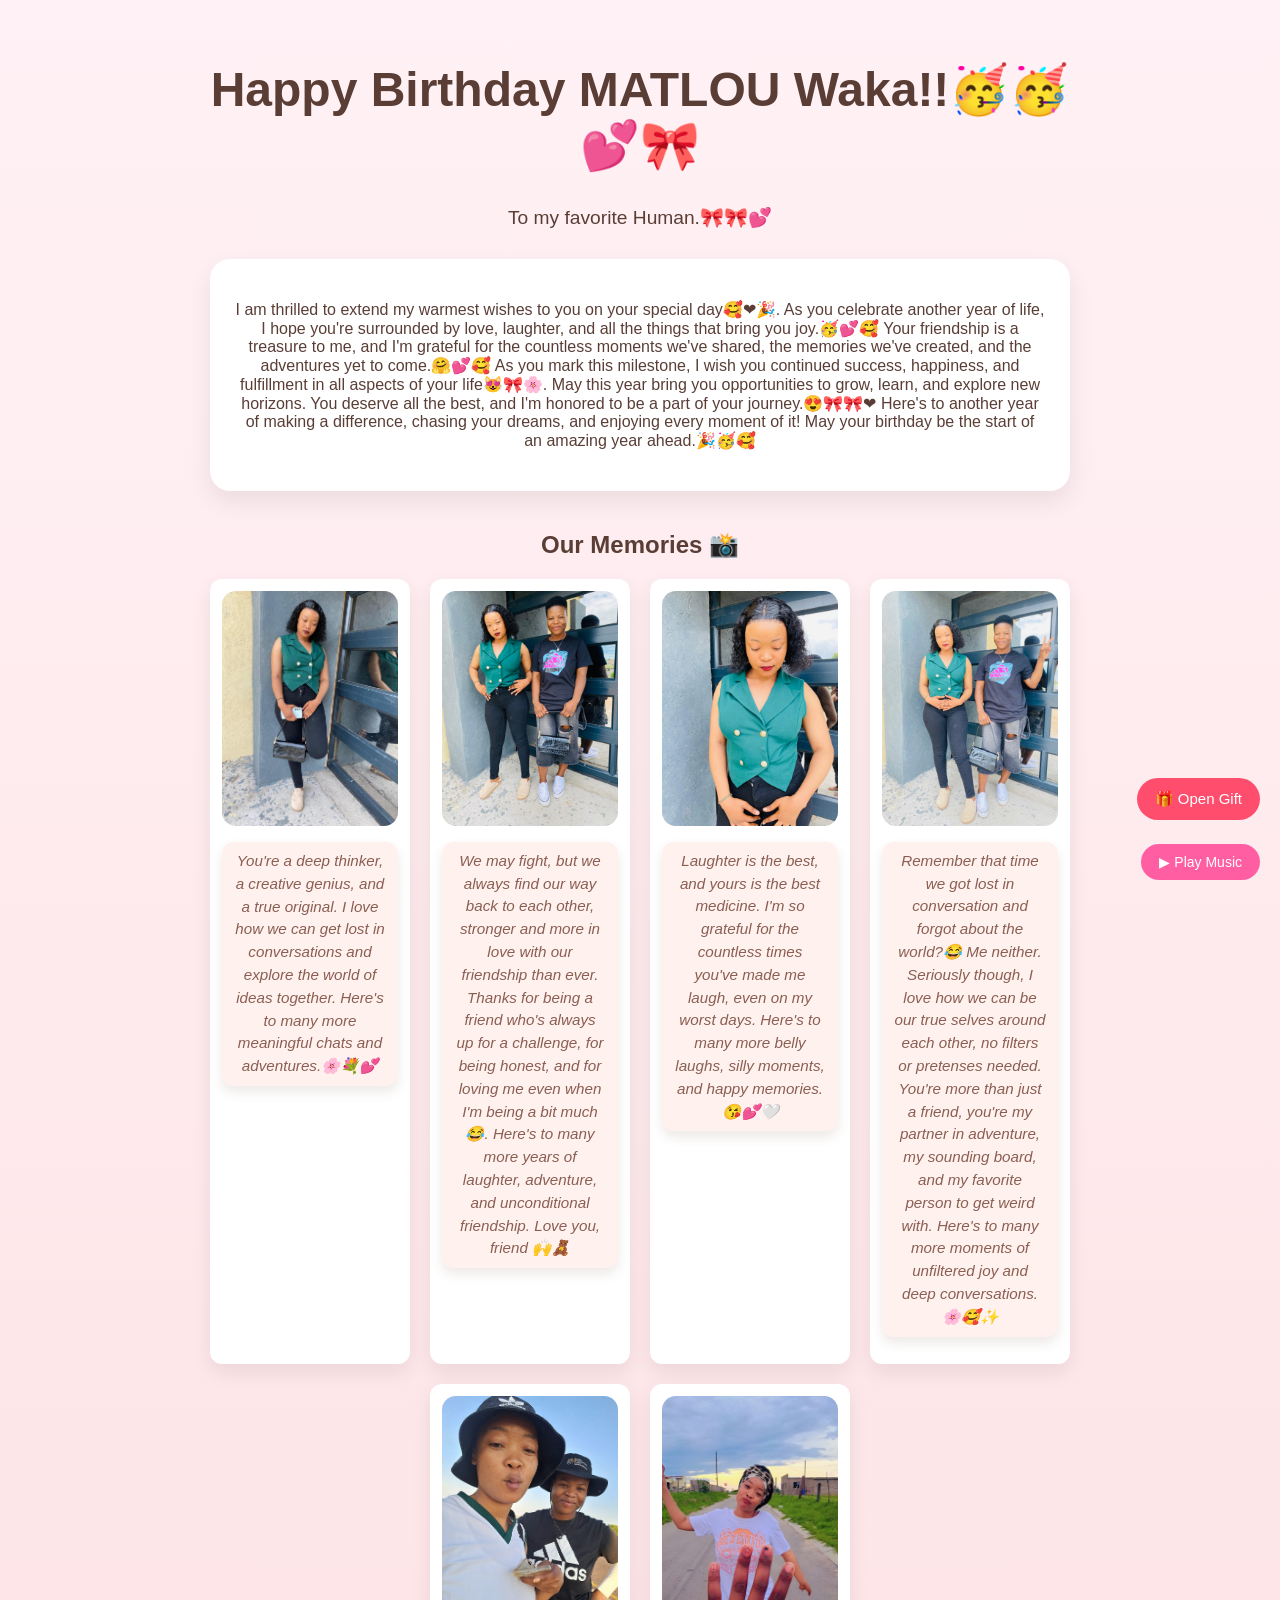
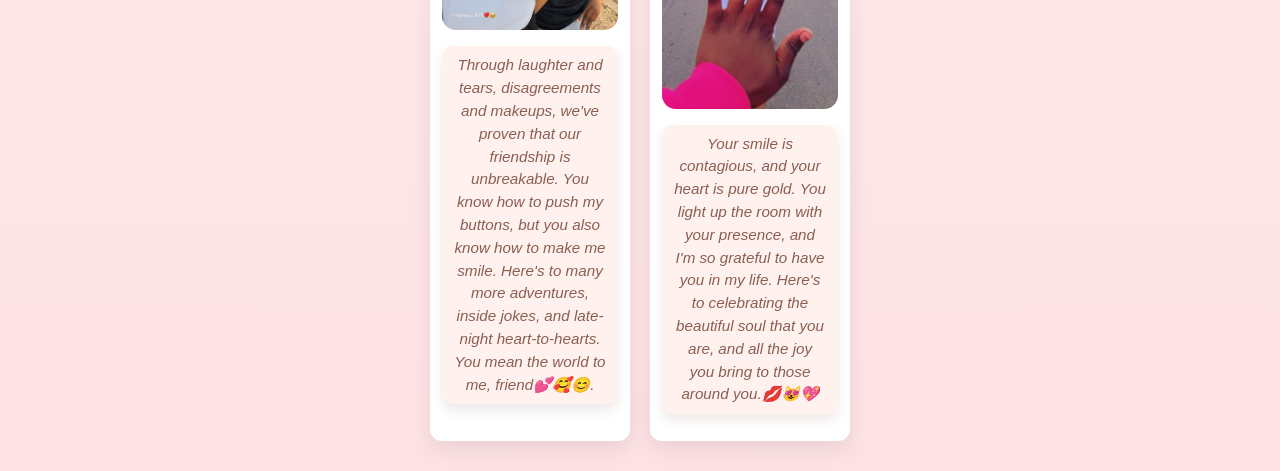
==== Birthday-website/index.html @ bb85c257 "Initial commit" ====
<!DOCTYPE html>
<html lang="en">
<head>
  <meta charset="UTF-8">
  <meta name="viewport" content="width=device-width, initial-scale=1.0">
  <title>Happy Birthday 💖</title>
  <link rel="stylesheet" href="style.css">
  <link href="https://fonts.googleapis.com/css2?family=Comfortaa&display=swap" rel="stylesheet">
</head>
<body>

  <div class="container">
    <h1>Happy Birthday MATLOU Waka!!🥳🥳💕🎀</h1>
    <p class="subtitle">To my favorite Human.🎀🎀💕</p>

    <div class="card">
      <p>
        I am thrilled to extend my warmest wishes to you on your special day🥰❤🎉. As you celebrate another year of life, I hope you're surrounded by love, laughter, and all the things that bring you joy.🥳💕🥰 Your friendship is a treasure to me, and I'm grateful for the countless moments we've shared, the memories we've created, and the adventures yet to come.🤗💕🥰

As you mark this milestone, I wish you continued success, happiness, and fulfillment in all aspects of your life😻🎀🌸. May this year bring you opportunities to grow, learn, and explore new horizons. You deserve all the best, and I'm honored to be a part of your journey.😍🎀🎀❤

Here's to another year of making a difference, chasing your dreams, and enjoying every moment of it! May your birthday be the start of an amazing year ahead.🎉🥳🥰
      </p>
    </div>

    <h2>Our Memories 📸</h2>

    <div class="gallery">

  <div class="photo">
    <img src="images/photo1.jpeg" alt="memory">
    <p class="caption">You're a deep thinker, a creative genius, and a true original. I love how we can get lost in conversations and explore the world of ideas together. Here's to many more meaningful chats and adventures.🌸💐💕</p>
  </div>

  <div class="photo">
    <img src="images/photo2.jpeg" alt="memory">
    <p class="caption">We may fight, but we always find our way back to each other, stronger and more in love with our friendship than ever. Thanks for being a friend who's always up for a challenge, for being honest, and for loving me even when I'm being a bit much 😂. Here's to many more years of laughter, adventure, and unconditional friendship. Love you, friend 🙌🧸</p>
  </div>

  <div class="photo">
    <img src="images/photo3.jpeg" alt="memory">
    <p class="caption">Laughter is the best, and yours is the best medicine. I'm so grateful for the countless times you've made me laugh, even on my worst days. Here's to many more belly laughs, silly moments, and happy memories.😘💕🤍</p>
  </div>

  <div class="photo">
    <img src="images/photo4.jpeg" alt="memory">
    <p class="caption">Remember that time we got lost in conversation and forgot about the world?😂 Me neither. Seriously though, I love how we can be our true selves around each other, no filters or pretenses needed. You're more than just a friend, you're my partner in adventure, my sounding board, and my favorite person to get weird with. Here's to many more moments of unfiltered joy and deep conversations.🌸🥰✨</p>
  </div>

  <div class="photo">
    <img src="images/photo5.jpeg" alt="memory">
    <p class="caption">Through laughter and tears, disagreements and makeups, we've proven that our friendship is unbreakable. You know how to push my buttons, but you also know how to make me smile. Here's to many more adventures, inside jokes, and late-night heart-to-hearts. You mean the world to me, friend💕🥰😊.</p>
  </div>

  <div class="photo">
    <img src="images/photo6.jpeg" alt="memory">
    <p class="caption">Your smile is contagious, and your heart is pure gold. You light up the room with your presence, and I'm so grateful to have you in my life. Here's to celebrating the beautiful soul that you are, and all the joy you bring to those around you.💋😻💖</p>
  </div>

 <button id="music-btn">▶ Play Music</button>

<audio id="bg-music">
  <source src="music/birthday.mp3" type="audio/mpeg">
</audio>
<script src="script.js" defer></script>

  </div>

<!-- Image Lightbox -->
<div id="lightbox">
  <span id="close">&times;</span>
  <img id="lightbox-img">
</div>

<!-- Gift Button -->
<button id="gift-btn">🎁 Open Gift</button>

<!-- Gift Message Box -->
<div id="gift-modal">
  <div class="gift-content">
    <span id="gift-close">&times;</span>
    <h2>💖 A Message Just for You 💖</h2>
    <p>
     Matjie Matlou Moloto🥰🥰

Happy birthday to the person who has single-handedly made my life more vibrant, more meaningful, and infinitely more fun 🌟. As I think about the years we've shared, I'm overwhelmed with gratitude for the countless ways you've enriched my life. From the late-night chats that turned into morning revelations, to the silly jokes that still make me laugh out loud; from the deep conversations that left us both a little wiser, to the adventures that we'll laugh about for decades, you've been the constant spark of joy in it all.

Through it all, the ups, the downs, the crazy adventures, the chill hangouts, the disagreements that made us stronger, you've been my rock, my partner in crime, my confidante, and my cheerleader. I love how we can be our goofy selves around each other, no filters or pretenses needed. I love how you push me to be better, how you celebrate my wins like they're your own, and how you always, always find a way to make me smile.

Your kindness knows no bounds, whether it's showing up with coffee when I'm stressed, listening when I need to vent, or being the voice of reason when I need it most. Your heart is massive, your smile is contagious, and your spirit is unstoppable. You bring light to the world, and I'm so lucky to be on the receiving end of your love, kindness, and friendship.

I'm grateful for the lunch dates that fueled our laughter and conversations, for the foodie adventures we had, and for the ones we'll still have 😋. I'm grateful for the memories we've made, and for the ones we're yet to create, the travels, the explorations, the spontaneous road trips, and the quiet moments we'll share. The world is our playground, and I'm so down to explore it all with you, from trying street food in Polokwane to sipping wine in secret location.🤣🥰

Here's to another year of making memories, chasing dreams, and being unapologetically ourselves. I promise to be there for the next adventure, the next laugh, the next mel breakdown, and the next late-night heart-to-heart. I promise to keep showing up, keep laughing with you, and keep being grateful for you.

I love you, dear friend. For everything. For being you. For being mine.🌸🤗🥰

Happy birthday chomieYam!!🥳🥳🥳🥳🥳 
    </p>
  </div>
</div>

</body>
</html>
---- Birthday-website/style.css ----
* {
  box-sizing: border-box;
  font-family: 'Quicksand', sans-serif;
}

body {
  margin: 0;
  background: linear-gradient(180deg, #fff1f5, #fde2e4);
  color: #5a3e36;
}

.container {
  max-width: 900px;
  margin: auto;
  padding: 30px 20px;
  text-align: center;
}

h1 {
  font-size: 3rem;
}

.subtitle {
  font-size: 1.2rem;
  margin-bottom: 30px;
}

.card {
  background: #fff;
  padding: 25px;
  border-radius: 20px;
  box-shadow: 0 10px 25px rgba(0,0,0,0.08);
  margin-bottom: 40px;
}

.gallery {
  display: grid;
  grid-template-columns: repeat(auto-fit, minmax(220px, 1fr));
  gap: 15px;
}

.gallery img {
  width: 100%;
  border-radius: 18px;
  transition: transform 0.3s ease, box-shadow 0.3s ease;
}

.gallery img:hover {
  transform: scale(1.05);
  box-shadow: 0 12px 25px rgba(0,0,0,0.15);
}

.footer {
  margin-top: 40px;
  font-size: 0.9rem;
  opacity: 0.7;
}

.photo {
  background: #fff;
  padding: 12px;
  border-radius: 20px;
  box-shadow: 0 8px 20px rgba(0,0,0,0.08);
}

.photo img {
  width: 100%;
  border-radius: 14px;
}

.caption {
  margin-top: 12px;             /* a little more space from image */
  font-size: 0.95rem;           /* slightly bigger for readability */
  color: #8b5e53;               /* soft warm brown */
  line-height: 1.5;             /* easy on the eyes */
  font-style: italic;            /* cozy handwritten feel */
  text-align: center;            /* centered under image */
  background: #fff2ee;           /* soft background behind text */
  padding: 8px 12px;             /* small padding like a note */
  border-radius: 12px;           /* rounded edges */
  box-shadow: 0 6px 12px rgba(107, 76, 59, 0.12); /* subtle shadow for depth */
  transition: transform 0.3s ease, box-shadow 0.3s ease;
}

/* Make captions “pop” slightly when hovering over the photo */
.photo:hover .caption {
  transform: translateY(-4px);
  box-shadow: 0 10px 20px rgba(107, 76, 59, 0.2);
}

.photo {
  transition: transform 0.3s ease;
}

.photo:hover {
  transform: translateY(-5px);
}

#music-btn {
  position: fixed;
  bottom: 20px;
  right: 20px;
  padding: 10px 18px;
  border-radius: 25px;
  border: none;
  background-color: #ff5fa2;
  color: white;
  font-size: 14px;
  cursor: pointer;
  z-index: 9999;
}

/* Gallery */
.gallery {
  display: flex;
  gap: 20px;
  justify-content: center;
  flex-wrap: wrap;
}

.photo {
  width: 200px;
  border-radius: 12px;
  cursor: pointer;
  transition: transform 0.3s ease, box-shadow 0.3s ease;
  z-index: 10;
}

.photo:hover {
  transform: scale(1.05);
  box-shadow: 0 10px 25px rgba(0, 0, 0, 0.4);
}

/* CLICK-TO-ENLARGE LIGHTBOX */
#lightbox {
  position: fixed;
  inset: 0;
  background: rgba(0, 0, 0, 0.9);
  display: none;
  justify-content: center;
  align-items: center;
  z-index: 99999;
}

#lightbox img {
  max-width: 90%;
  max-height: 90%;
  border-radius: 16px;
}

#close {
  position: fixed;
  top: 20px;
  right: 30px;
  font-size: 40px;
  color: white;
  cursor: pointer;
}

/* HEART ANIMATION */
.heart {
  position: fixed;
  font-size: 20px;
  color: #ff4d6d;
  animation: floatUp 2s ease-out forwards;
  pointer-events: none;
  z-index: 100000;
}

@keyframes floatUp {
  0% {
    opacity: 1;
    transform: translateY(0) scale(1);
  }
  100% {
    opacity: 0;
    transform: translateY(-120px) scale(1.8);
  }
}

/* GIFT BUTTON */
#gift-btn {
  position: fixed;
  bottom: 80px;
  right: 20px;
  background: #ff4d6d;
  color: white;
  border: none;
  padding: 12px 18px;
  border-radius: 30px;
  cursor: pointer;
  font-size: 15px;
  z-index: 9999;
}

/* GIFT MODAL */
#gift-modal {
  position: fixed;
  inset: 0;
  background: rgba(0, 0, 0, 0.85);
  display: none;
  justify-content: center;
  align-items: center;
  z-index: 100000;
}

.gift-content {
  background: #fff;
  padding: 30px;
  border-radius: 20px;
  max-width: 400px;
  text-align: center;
  animation: popIn 0.4s ease;
}

.gift-content h2 {
  color: #ff4d6d;
}

.gift-content p {
  color: #333;
  line-height: 1.6;
}

#gift-close {
  position: absolute;
  top: 20px;
  right: 25px;
  font-size: 28px;
  cursor: pointer;
}

/* POP ANIMATION */
@keyframes popIn {
  from {
    transform: scale(0.6);
    opacity: 0;
  }
  to {
    transform: scale(1);
    opacity: 1;
  }
}
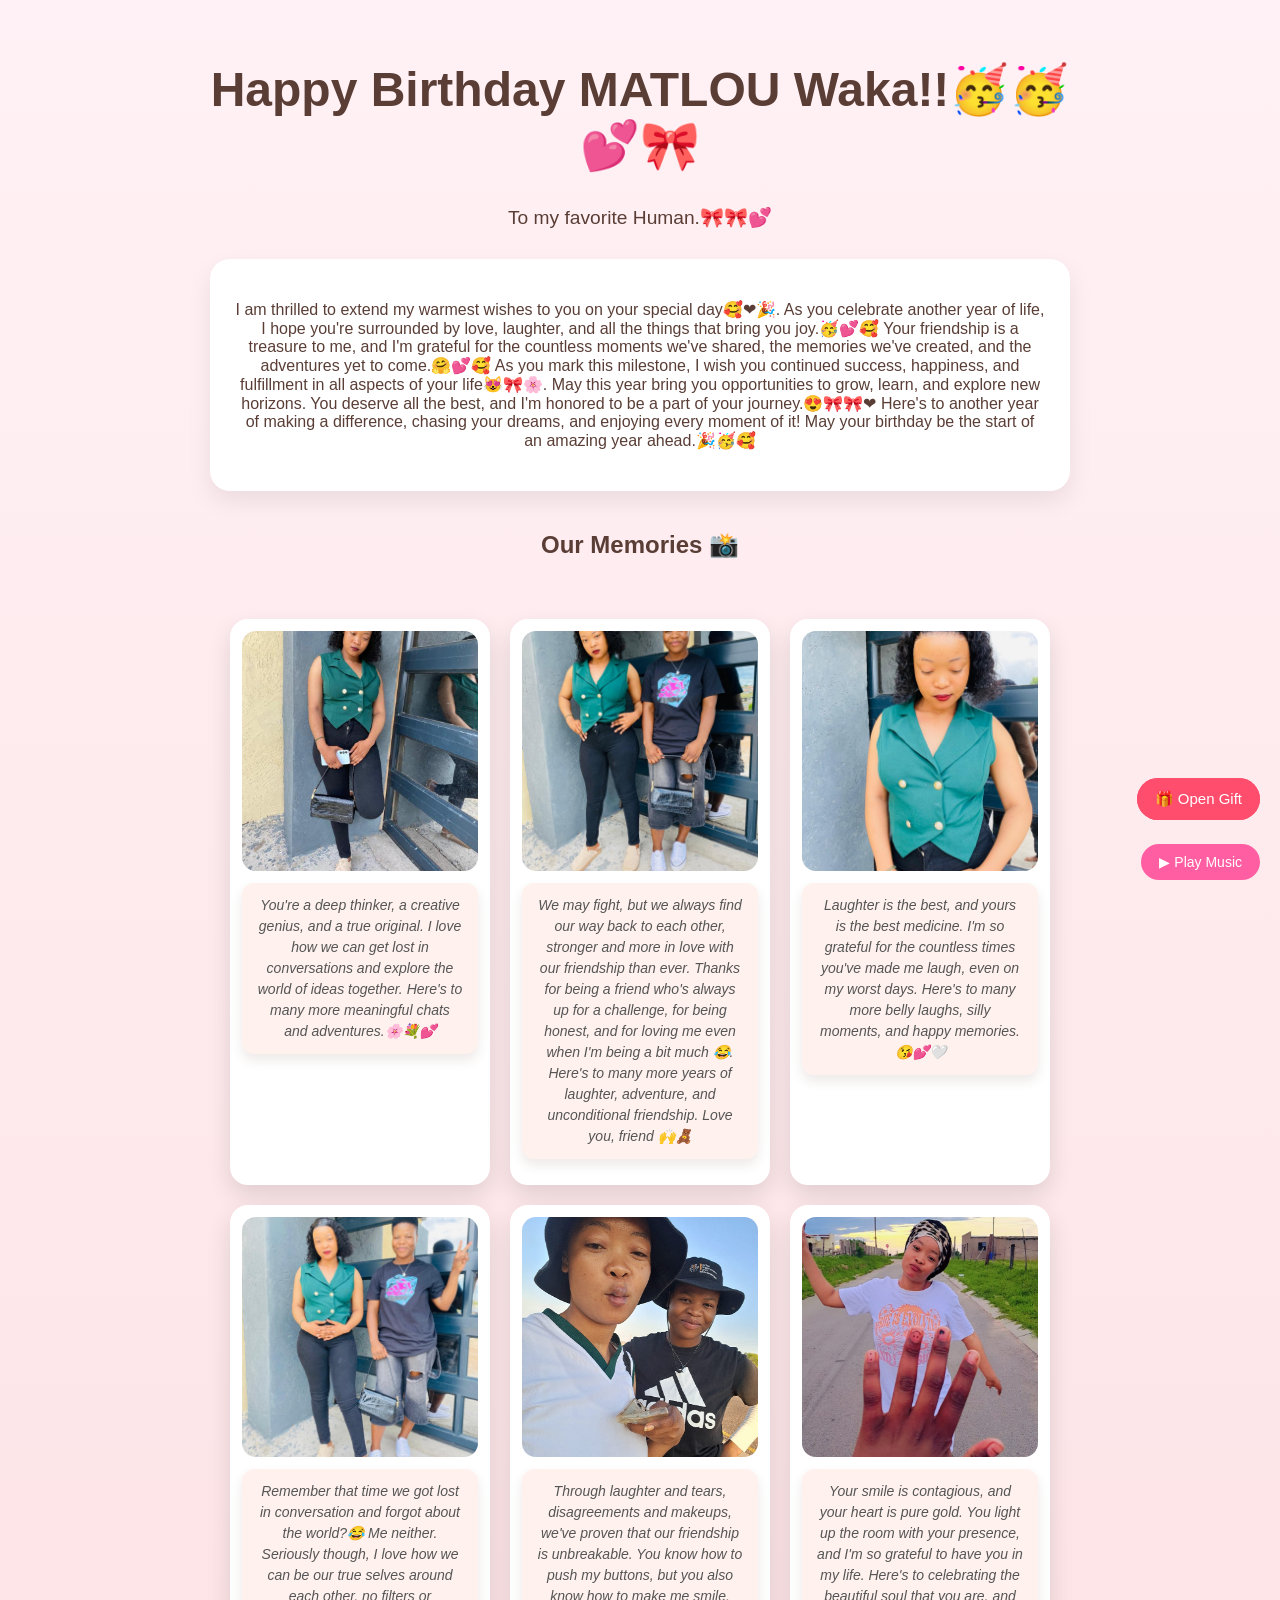
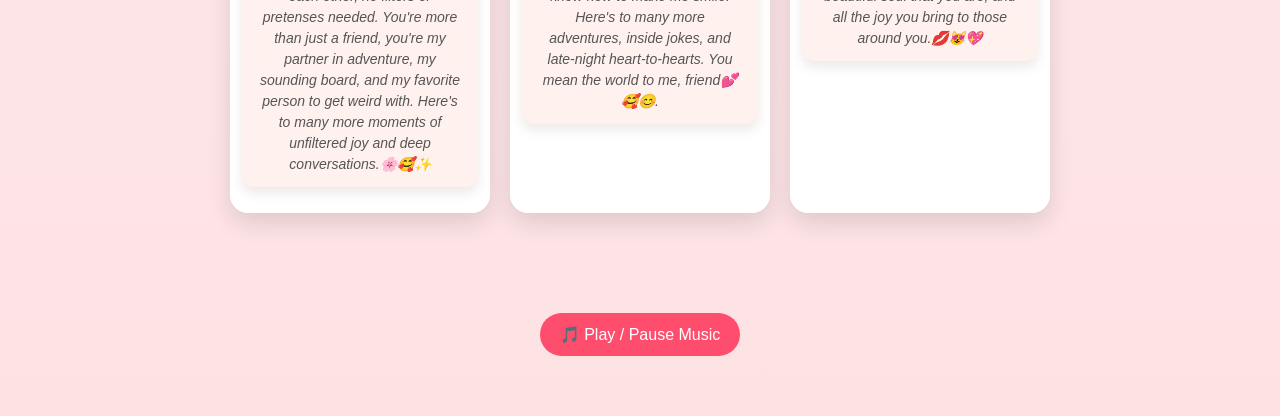
==== commit 1304c465: "index" ====
--- a/Birthday-website/index.html
+++ b/Birthday-website/index.html
@@ -75,10 +75,10 @@
 <!-- Gift Button -->
 <button id="gift-btn">🎁 Open Gift</button>
 
-<!-- Gift Message Box -->
+<!-- FULLSCREEN GIFT MESSAGE -->
 <div id="gift-modal">
+  <span id="gift-close">&times;</span>
   <div class="gift-content">
-    <span id="gift-close">&times;</span>
     <h2>💖 A Message Just for You 💖</h2>
     <p>
      Matjie Matlou Moloto🥰🥰
@@ -100,5 +100,19 @@
   </div>
 </div>
 
+</div>
+
+<!-- BUTTONS UNDER GALLERY -->
+<div class="buttons-container">
+  <button id="bg-music-btn">🎵 Play / Pause Music</button>
+  <button id="gift-btn">🎁 Open Gift</button>
+</div>
+
+<!-- Main background music -->
+<audio id="bg-music" src="music/background.mp3" loop></audio>
+
+<!-- Gift music -->
+<audio id="gift-audio" src="music/gift-music.mp3" loop></audio>
+
 </body>
 </html>
--- a/Birthday-website/style.css
+++ b/Birthday-website/style.css
@@ -110,26 +110,48 @@
   z-index: 9999;
 }
 
-/* Gallery */
+/* GALLERY GRID */
 .gallery {
-  display: flex;
+  display: grid;
+  grid-template-columns: repeat(auto-fit, minmax(220px, 1fr));
   gap: 20px;
-  justify-content: center;
-  flex-wrap: wrap;
-}
-
+  padding: 40px 20px;
+  max-width: 1200px;
+  margin: auto;
+}
+
+/* PHOTO CARD */
 .photo {
-  width: 200px;
-  border-radius: 12px;
-  cursor: pointer;
+  background: white;
+  border-radius: 18px;
+  overflow: hidden;
+  box-shadow: 0 10px 25px rgba(0,0,0,0.12);
   transition: transform 0.3s ease, box-shadow 0.3s ease;
-  z-index: 10;
-}
-
+}
+
+/* HOVER EFFECT */
 .photo:hover {
-  transform: scale(1.05);
-  box-shadow: 0 10px 25px rgba(0, 0, 0, 0.4);
-}
+  transform: translateY(-6px);
+  box-shadow: 0 18px 40px rgba(0,0,0,0.18);
+}
+
+/* IMAGE */
+.photo img {
+  width: 100%;
+  height: 240px;
+  object-fit: cover;
+  display: block;
+  cursor: zoom-in;
+}
+
+/* CAPTION */
+.photo .caption {
+  padding: 12px 15px;
+  font-size: 14px;
+  color: #555;
+  text-align: center;
+}
+
 
 /* CLICK-TO-ENLARGE LIGHTBOX */
 #lightbox {
@@ -193,51 +215,120 @@
   z-index: 9999;
 }
 
-/* GIFT MODAL */
+/* FULLSCREEN GIFT MODAL */
 #gift-modal {
   position: fixed;
   inset: 0;
-  background: rgba(0, 0, 0, 0.85);
+  background: linear-gradient(135deg, #ff758c, #ff7eb3);
   display: none;
-  justify-content: center;
-  align-items: center;
   z-index: 100000;
-}
-
+  padding: 40px 20px;
+  overflow-y: auto;
+}
+
+/* CENTER CONTENT */
 .gift-content {
-  background: #fff;
-  padding: 30px;
-  border-radius: 20px;
-  max-width: 400px;
+  max-width: 700px;
+  margin: auto;
+  color: white;
   text-align: center;
-  animation: popIn 0.4s ease;
-}
-
-.gift-content h2 {
-  color: #ff4d6d;
+  animation: fadeIn 0.6s ease;
+}
+
+/* TEXT */
+.gift-content h1 {
+  font-size: 2.2rem;
+  margin-bottom: 20px;
 }
 
 .gift-content p {
-  color: #333;
-  line-height: 1.6;
-}
-
+  font-size: 1.2rem;
+  line-height: 1.8;
+}
+
+/* CLOSE BUTTON */
 #gift-close {
-  position: absolute;
+  position: fixed;
   top: 20px;
   right: 25px;
-  font-size: 28px;
-  cursor: pointer;
-}
-
-/* POP ANIMATION */
-@keyframes popIn {
+  font-size: 40px;
+  color: white;
+  cursor: pointer;
+}
+
+/* GIFT BUTTON */
+#gift-btn {
+  position: fixed;
+  bottom: 80px;
+  right: 20px;
+  background: #ff4d6d;
+  color: white;
+  border: none;
+  padding: 12px 18px;
+  border-radius: 30px;
+  cursor: pointer;
+  font-size: 15px;
+  z-index: 9999;
+}
+
+/* ANIMATION */
+@keyframes fadeIn {
   from {
-    transform: scale(0.6);
     opacity: 0;
+    transform: translateY(30px);
   }
   to {
-    transform: scale(1);
     opacity: 1;
-  }
-}
+    transform: translateY(0);
+  }
+}
+
+/* FLOATING BALLOONS & HEARTS */
+.floating {
+  position: fixed;
+  bottom: -50px;
+  font-size: 24px;
+  animation: floatUp 8s linear forwards;
+  pointer-events: none;
+  z-index: 1;
+  opacity: 0.9;
+}
+
+@keyframes floatUp {
+  0% {
+    transform: translateY(0) scale(1);
+    opacity: 0;
+  }
+  10% {
+    opacity: 1;
+  }
+  100% {
+    transform: translateY(-110vh) scale(1.3);
+    opacity: 0;
+  }
+}
+
+.buttons-container {
+  display: flex;
+  justify-content: center;
+  gap: 20px;
+  margin: 30px 0 60px 0;
+  flex-wrap: wrap;
+}
+
+.buttons-container button {
+  background: #ff4d6d;
+  color: white;
+  border: none;
+  padding: 12px 20px;
+  border-radius: 30px;
+  cursor: pointer;
+  font-size: 16px;
+  transition: transform 0.2s ease, box-shadow 0.2s ease;
+}
+
+.buttons-container button:hover {
+  transform: translateY(-3px);
+  box-shadow: 0 8px 20px rgba(0,0,0,0.25);
+}
+
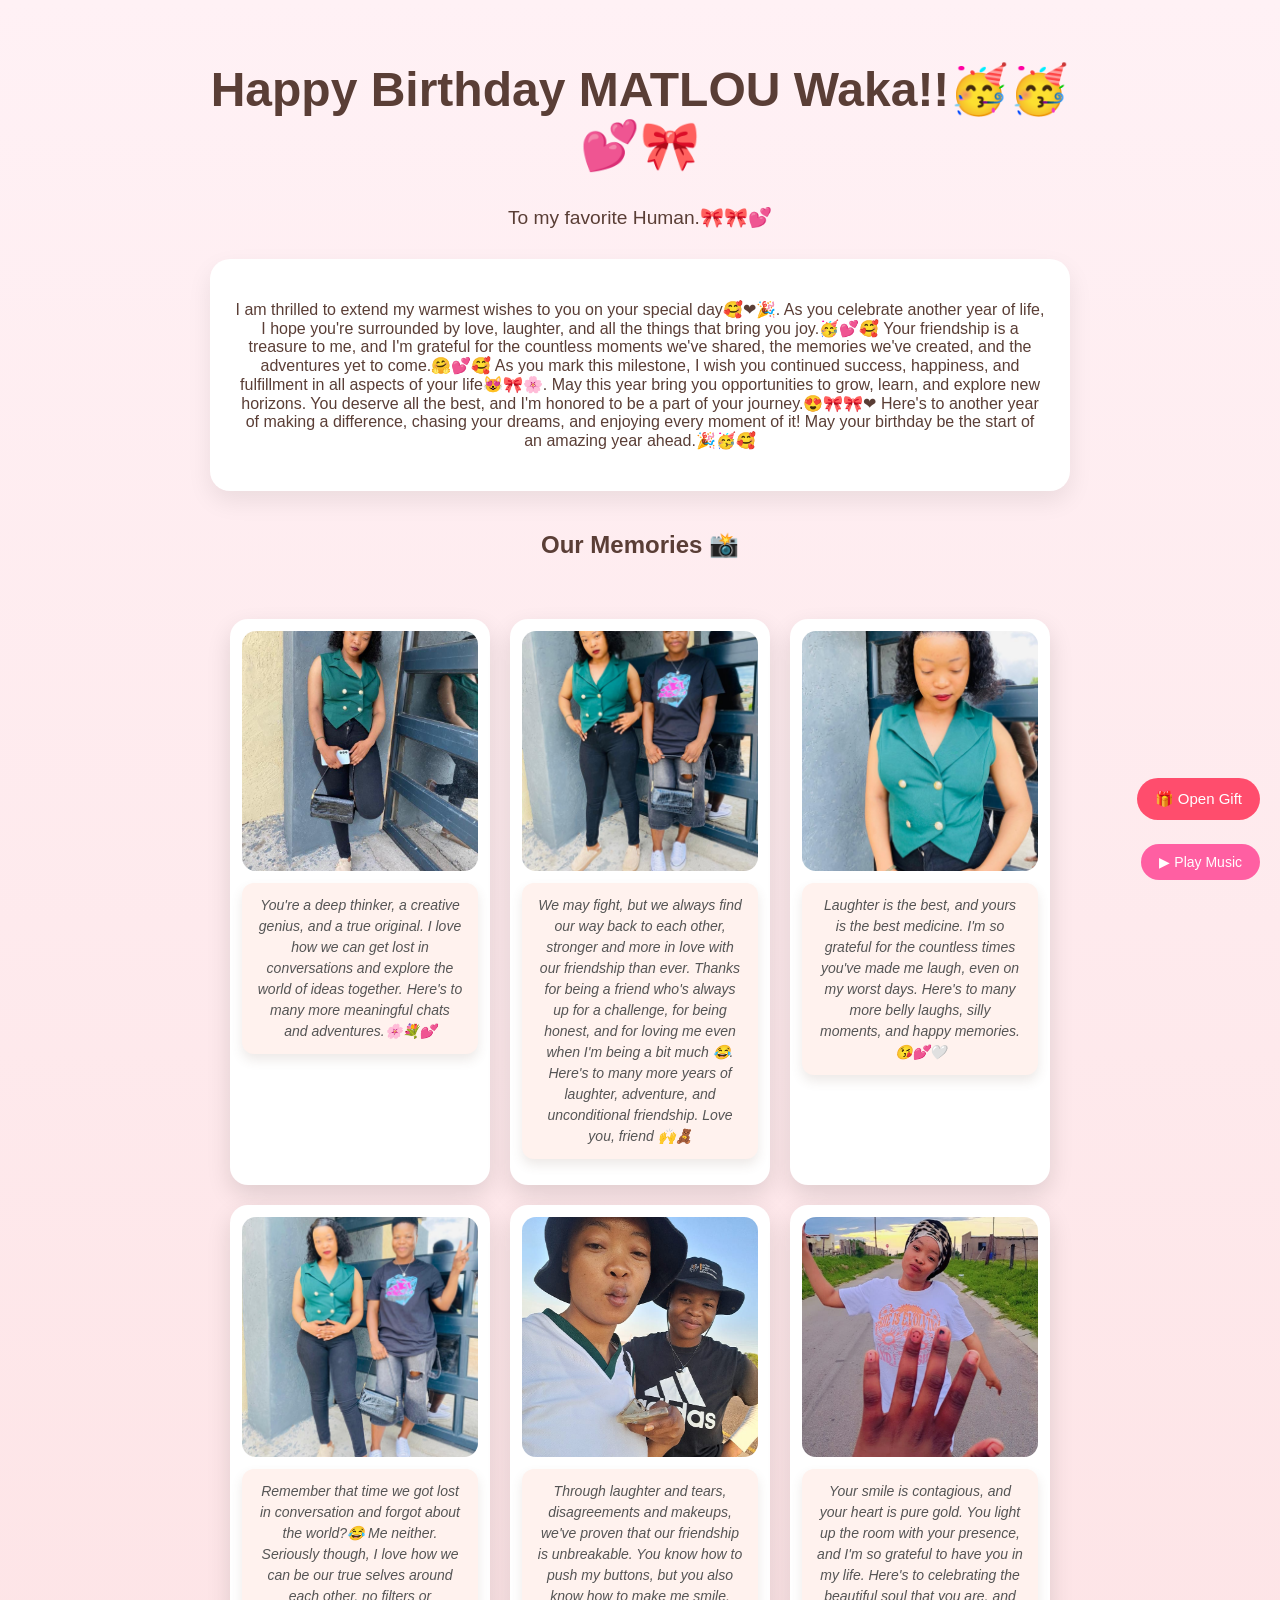
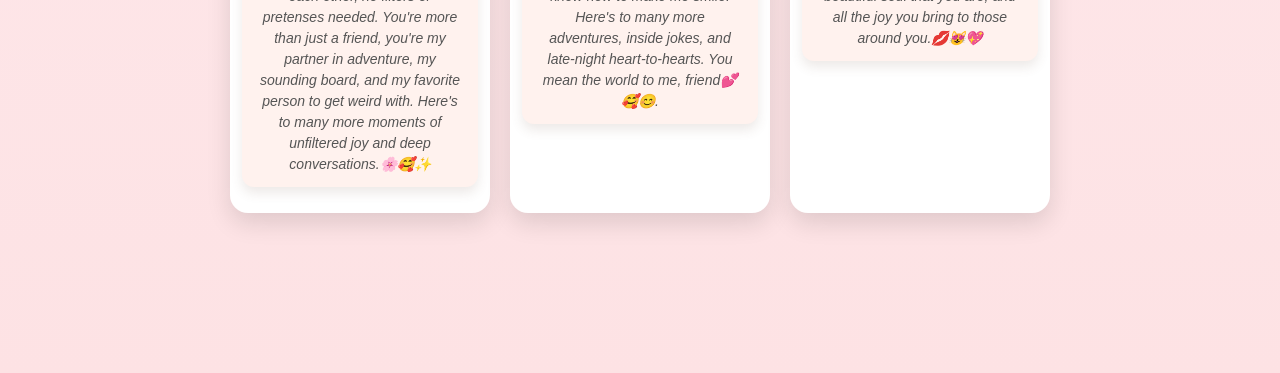
==== commit 05534ea6: "index" ====
--- a/Birthday-website/index.html
+++ b/Birthday-website/index.html
@@ -57,8 +57,6 @@
     <p class="caption">Your smile is contagious, and your heart is pure gold. You light up the room with your presence, and I'm so grateful to have you in my life. Here's to celebrating the beautiful soul that you are, and all the joy you bring to those around you.💋😻💖</p>
   </div>
 
- <button id="music-btn">▶ Play Music</button>
-
 <audio id="bg-music">
   <source src="music/birthday.mp3" type="audio/mpeg">
 </audio>
@@ -71,9 +69,6 @@
   <span id="close">&times;</span>
   <img id="lightbox-img">
 </div>
-
-<!-- Gift Button -->
-<button id="gift-btn">🎁 Open Gift</button>
 
 <!-- FULLSCREEN GIFT MESSAGE -->
 <div id="gift-modal">
@@ -104,7 +99,7 @@
 
 <!-- BUTTONS UNDER GALLERY -->
 <div class="buttons-container">
-  <button id="bg-music-btn">🎵 Play / Pause Music</button>
+  <button id="music-btn">▶ Play Music</button>
   <button id="gift-btn">🎁 Open Gift</button>
 </div>
 
